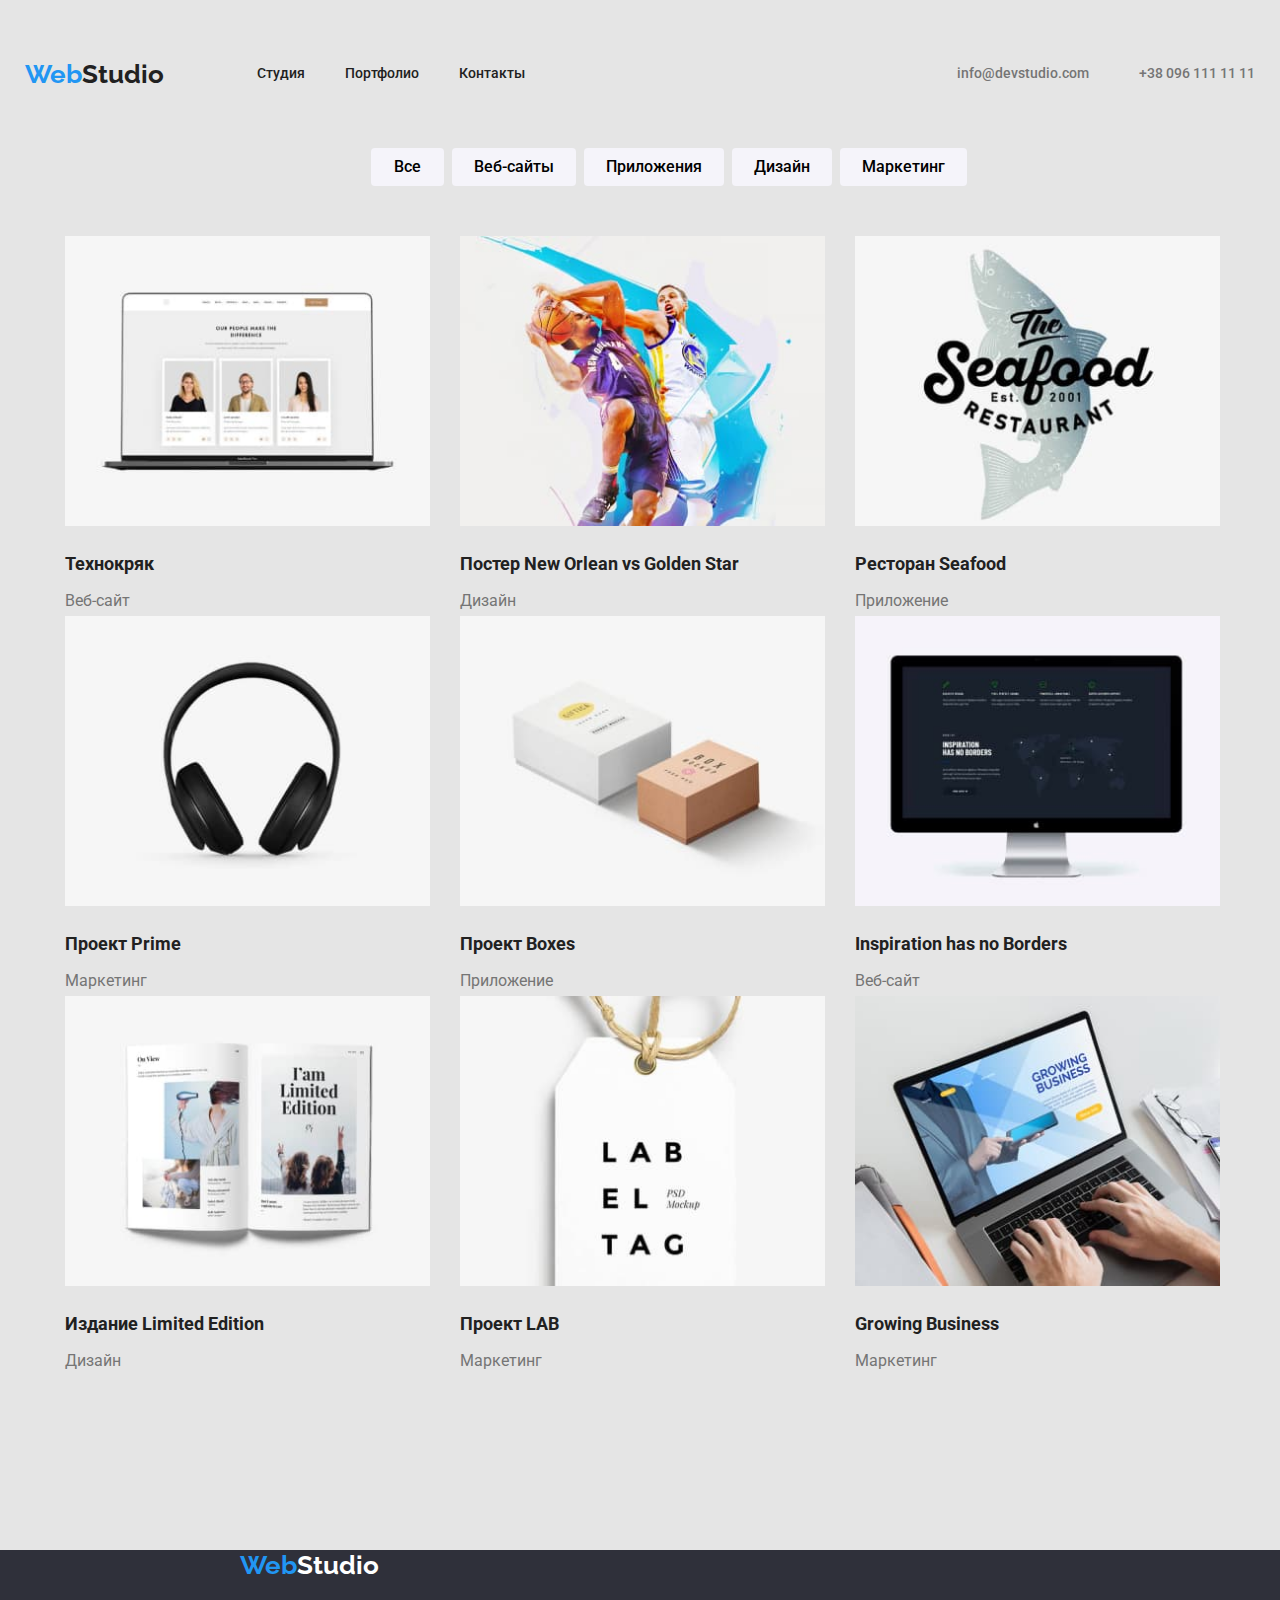
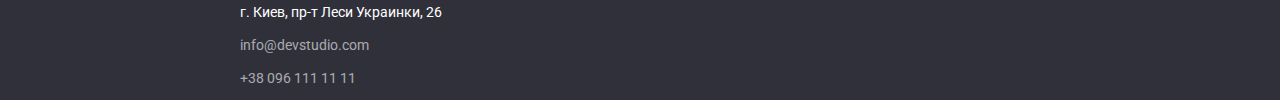
==== portfolio.html @ 878b7de6 "addition flex-block" ====
<!DOCTYPE html>
<html lang="ru">
  <head>
    <meta charset="UTF-8" />
    <meta name="viewport" content="width=device-width, initial-scale=1.0" />
    <title>Web Studio (Version 2.1)</title>
    <link rel="preconnect" href="https://fonts.googleapis.com" />
    <link rel="preconnect" href="https://fonts.gstatic.com" crossorigin />
    <link rel="preconnect" href="https://fonts.googleapis.com" />
    <link rel="preconnect" href="https://fonts.gstatic.com" crossorigin />
    <link
      href="https://fonts.googleapis.com/css2?family=Raleway:wght@700&family=Roboto:wght@400;500;700;900&display=swap"
      rel="stylesheet"
    />
    <link
      rel="stylesheet"
      href="https://cdnjs.cloudflare.com/ajax/libs/modern-normalize/1.1.0/modern-normalize.min.css"
    />
    <link rel="stylesheet" href="./css/styles.css" />
  </head>

  <body>
    <header>
      <div class="page-heder">
        <a href="" class="logo"> <span>Web</span>Studio </a>
        <nav class="nav-heder">
          <ul class="nav-heder">
            <li class="item">
              <a class="list-nav" href="./index.html">Студия</a>
            </li>
            <li class="item"><a class="list-nav" href="">Портфолио</a></li>
            <li class="item"><a class="list-nav" href="">Контакты</a></li>
          </ul>
        </nav>
        <ul class="adress-header">
          <li class="item-adr">
            <a class="list-nav-adress" href="mailto:info@devstudio.com"
              >info@devstudio.com</a
            >
          </li>
          <li class="item-adr">
            <a class="list-nav-adress" href="tell:+3800961111111"
              >+38 096 111 11 11</a
            >
          </li>
        </ul>
      </div>
    </header>

    <main>
      <div class="container-portfolio">
        <section>
          <h1 class="invisible">Фильтр</h1>
          <ul class="container-list">
            <li><button class="button-portfolio" type="button">Все</button></li>
            <li>
              <button class="button-portfolio" type="button">Веб-сайты</button>
            </li>
            <li>
              <button class="button-portfolio" type="button">Приложения</button>
            </li>
            <li>
              <button class="button-portfolio" type="button">Дизайн</button>
            </li>
            <li>
              <button class="button-portfolio" type="button">Маркетинг</button>
            </li>
          </ul>
          <ul class="container">
            <li class="container-element">
              <img src="./image/img7.jpg" alt="Технокряк" width="370" />
              <h2 class="title-portfolio">Технокряк</h2>
              <p class="text-portfolio">Веб-сайт</p>
            </li>
            <li class="container-element">
              <img
                src="./image/img8.jpg"
                alt="Постер New Orlean vs Golden Star"
                width="370"
              />
              <h2 class="title-portfolio">Постер New Orlean vs Golden Star</h2>
              <p class="text-portfolio">Дизайн</p>
            </li>
            <li class="container-element">
              <img src="./image/img9.jpg" alt="Ресторан Seafood" width="370" />
              <h2 class="title-portfolio">Ресторан Seafood</h2>
              <p class="text-portfolio">Приложение</p>
            </li>
            <li class="container-element">
              <img src="./image/img10.jpg" alt="Проект Prime" width="370" />
              <h2 class="title-portfolio">Проект Prime</h2>
              <p class="text-portfolio">Маркетинг</p>
            </li>
            <li class="container-element">
              <img src="./image/img11.jpg" alt="Проект Boxes" width="370" />
              <h2 class="title-portfolio">Проект Boxes</h2>
              <p class="text-portfolio">Приложение</p>
            </li>
            <li class="container-element">
              <img
                src="./image/img12.jpg"
                alt="Inspiration has no Borders"
                width="370"
              />
              <h2 class="title-portfolio">Inspiration has no Borders</h2>
              <p class="text-portfolio">Веб-сайт</p>
            </li>
            <li class="container-element">
              <img
                src="./image/img13.jpg"
                alt="Издание Limited Edition"
                width="370"
              />
              <h2 class="title-portfolio">Издание Limited Edition</h2>
              <p class="text-portfolio">Дизайн</p>
            </li>
            <li class="container-element">
              <img src="./image/img14.jpg" alt="Проект LAB" width="370" />
              <h2 class="title-portfolio">Проект LAB</h2>
              <p class="text-portfolio">Маркетинг</p>
            </li>
            <li class="container-element">
              <img src="./image/img15.jpg" alt="Growing Business" width="370" />
              <h2 class="title-portfolio">Growing Business</h2>
              <p class="text-portfolio">Маркетинг</p>
            </li>
          </ul>
        </section>
      </div>
    </main>

    <footer>
      <div class="conainer-footer">
        <a href="" class="logo-footer"> <span>Web</span>Studio </a>
        <address>
          <ul>
            <li>
              <a
                class="adress-footer-map"
                href="https://bit.ly/3pXMvUd"
                target="_blank"
                rel="noopener noreferrer"
                >г. Киев, пр-т Леси Украинки, 26</a
              >
            </li>
            <li>
              <a class="adress-footer" href="mailto:info@devstudio.com"
                >info@devstudio.com</a
              >
            </li>
            <li>
              <a class="adress-footer" href="tel:+380961111111"
                >+38 096 111 11 11</a
              >
            </li>
          </ul>
        </address>
      </div>
    </footer>
  </body>
</html>
---- css/styles.css ----
:root {
--primary-text-color: #212121;
--title-text-color: #212121;
--accent-color: #2196F3;
 --font-family-primary: 'Roboto',
 sans-serif;
 --font-family-title: 'Playfair Display',
 serif;}

html {
    scroll-behavior: smooth;
    box-sizing: border-box;
}
a {
    text-decoration: none;
    display: inline-block;
}

h1,
h2,
h3,
p {
    margin: 0;
}
img {
    display: block;
    max-width: 100%;
    height: auto;
}

body {
    font-size: 14px;
    line-height: 1.71;
    font-family: var(--font-family-primary);
    font-weight: 400;
    background-color: #E5E5E5;
    }
    
.page-heder {
    display: flex;
    margin-left: auto;
    margin-right: auto;
    width: 1230px;     
    align-items: center;
} 
.nav-heder {
    display: flex;

}
.pictures {
    display: flex;
    margin-bottom: 188px;
    margin-left: auto;
    margin-right: auto;
    align-items: center;
}
.pictures-list {
    display: flex;
    margin-right: 30px;
  }

.conteiner-pictures {
    margin-left: auto;
    margin-right: auto;
    align-items: center;

}
.item {
    padding-top: 30px;
    padding-bottom: 30px;
}


.nav-heder .item+ .item {
    margin-left: 40px;
}

 .list-nav-adress: { 
    /* margin-right: 50px; */
    padding-top: 30px;
    padding-bottom: 30px;
 } 

.adress-header {
    display: flex;
    margin-left: auto;
}
.item-adr {
margin-right: 50px;
}
.item-adr:last-child{
    margin-right:0px;
}
.container-text {
    width: 1230px;
    margin-left: auto;
    margin-right: auto;
    display: flex;
    margin-top: 294px;
    margin-bottom: 94px;

}
.people {
    width: 1230px;
    margin-left: auto;
    margin-right: auto;
}

.section-hero {
    width: 1230px;
    margin-left: auto;
    margin-right: auto;  
    margin-bottom: 50px;  
}
.people {
    margin-bottom: 184px;
}

.section-text {
    color: #757575;
    font-weight: 400; 
    font-size: 14px; 
    line-height: 1.71;    
}
.text-list {
    display: flex;
    margin-left: 30px;
}


.section-title {
    color: var(--primary-text-color);
    font-style: normal;
    font-weight: 700; 
    font-size: 14px; 
    line-height: 1.17;
    letter-spacing: 0.03em;
    text-transform: uppercase;
    margin-bottom: 10px;
}
.logo {
    display: flex;
    align-items: center;
    color: var(--primary-text-color);
    font-family: Raleway, sans-serif;
    font-weight: 700;
    Font-size: 26px;
    line-height: 1.714;
    margin-right: 93px;
    }
.logo-footer {
    color:#FFFFFF ;
    font-family: Raleway, sans-serif;
    font-weight: 700;
    Font-size: 26px;
    line-height: 1.19;
    margin-left: 215px;
    margin-bottom: 20px;
    display: block;    
}

span {
    color: #2196F3;

}
ul {
    list-style: none;
    padding: 0px;
    margin: 0px;
}

.hero-title {
    
    color: #FFFFFF;
    font-weight: 900;    
    font-size: 44px;
    line-height: 1.36;  
    text-transform: uppercase;
    margin-top: 0px;
    margin-bottom: 40px;
}
.section-hero {
    text-align: center;
    font-weight: 700;
    font-size: 36px;
    line-height: 1.17;    
    letter-spacing: 0.03em;   
}

.button-portfolio {
    background-color: #f5f4fa;
    font-family: inherit;
    font-weight: 500;
    font-size: 16px;
    line-height: 1.62;
    display: inline-block;
    padding: 6px 22px;
    border: transparent;
    border-radius: 4px;
    min-width: 73px;
    margin-left: 8px;
  
}

.button-portfolio:hover, 
.button-portfolio:focus {
    background-color: var(--accent-color);
    color: #FFFFF;
}

.title-portfolio {
    font-weight: 700; 
    font-size: 18px; 
    line-height: 2;
    color: var(--title-text-color);
    margin-top: 20px;
}
.text-portfolio {
    font-weight: 400;
    font-size: 16px;
    line-height: 1.88;
    color: #757575;
    margin-top: 4px;
}

.hero {background-color: #2F303A;
text-align:center;}

.button-hero {
    background-color: var(--accent-color);
    font-family: 'Roboto';
    font-style: normal;
    font-weight: 700;
    font-size: 16px;
    line-height: 1.88;
    display: inline-block;
    align-items: center;
    text-align: center;
    letter-spacing: 0.06em;
    border-radius: 4px;
    padding: 10px 32px;
    min-width: 200px;
    border: transparent;
}
.button-hero:hover,
.button-hero:focus {
    background-color: #188ce8;
    color: #FFFFF;}

.employees {
    display: flex;   
}
.employees-people {
    margin-left: 0px;
    margin-right: 30px;
}
    
.list-nav{
    color: var(--primary-text-color);
    font-family: Roboto, sans-serif;
    font-weight: 500;
    padding-top: 32px;
    padding-bottom: 32px;
    display: block;
}
.list-nav:hover,
.list-nav:focus {    
    color: var(--accent-color);}

 .list-nav-adress {
  color: #757575;
  font-weight: 500;
  font-size: 14px;
  line-height: 1.14;  
 }
 .list-nav-adress:hover,
 .list-nav-adress:focus {
    color: var(--accent-color);
}
.adress-header: {
    display: flex;
}
.invisible {
    display: none;
}
 .container-portfolio {
    width: 1230px;
    padding-left: 15px;
    padding-right: 15px;
    margin-left: auto;
     }

.container-list {
    display: flex;
    justify-content:center;
    margin-bottom: 50px;
}

.container {
    display: flex;
    flex-wrap: wrap;
}

.container-element{
    width: 365px;
    margin-right: 30px;
}
.container-element:nth-child(3n) {
    margin-right: 0px;
}

footer {
    background-color: #2F303A;
}

.conainer-footer{
margin-left: auto;
margin-right: auto;
width: 1230px;
margin-top: 174px;
}

.adress-footer {
    color: rgba(255, 255, 255, 0.6);
    font-family: inherit;
    font-weight: 400;
    font-size: 14px;
    line-height: 1,71;
    font-style: normal;
    margin-left: 215px;
    margin-bottom: 9px;
   }
.adress-footer:hover,
.adress-footer:focus {color: var(--accent-color);
}

.adress-footer-map{
    color: #FFFFFF;
    font-style: normal;
    font-weight: 400;
    font-size: 14px;
    line-height: 1.71;
    margin-left: 215px;
    margin-bottom: 9px;
    
}

.name {
    color:var(--primary-text-color);
    font-weight: 500;
    font-size: 16px; 
    line-height: 1.17;
    margin-top: 30px;
    margin-bottom: 10px;
    text-align: center;
}
.work {
    color: #757575;
    font-weight: 400; 
    font-size: 16px; 
    line-height: 1.17;
    text-align: center;
}
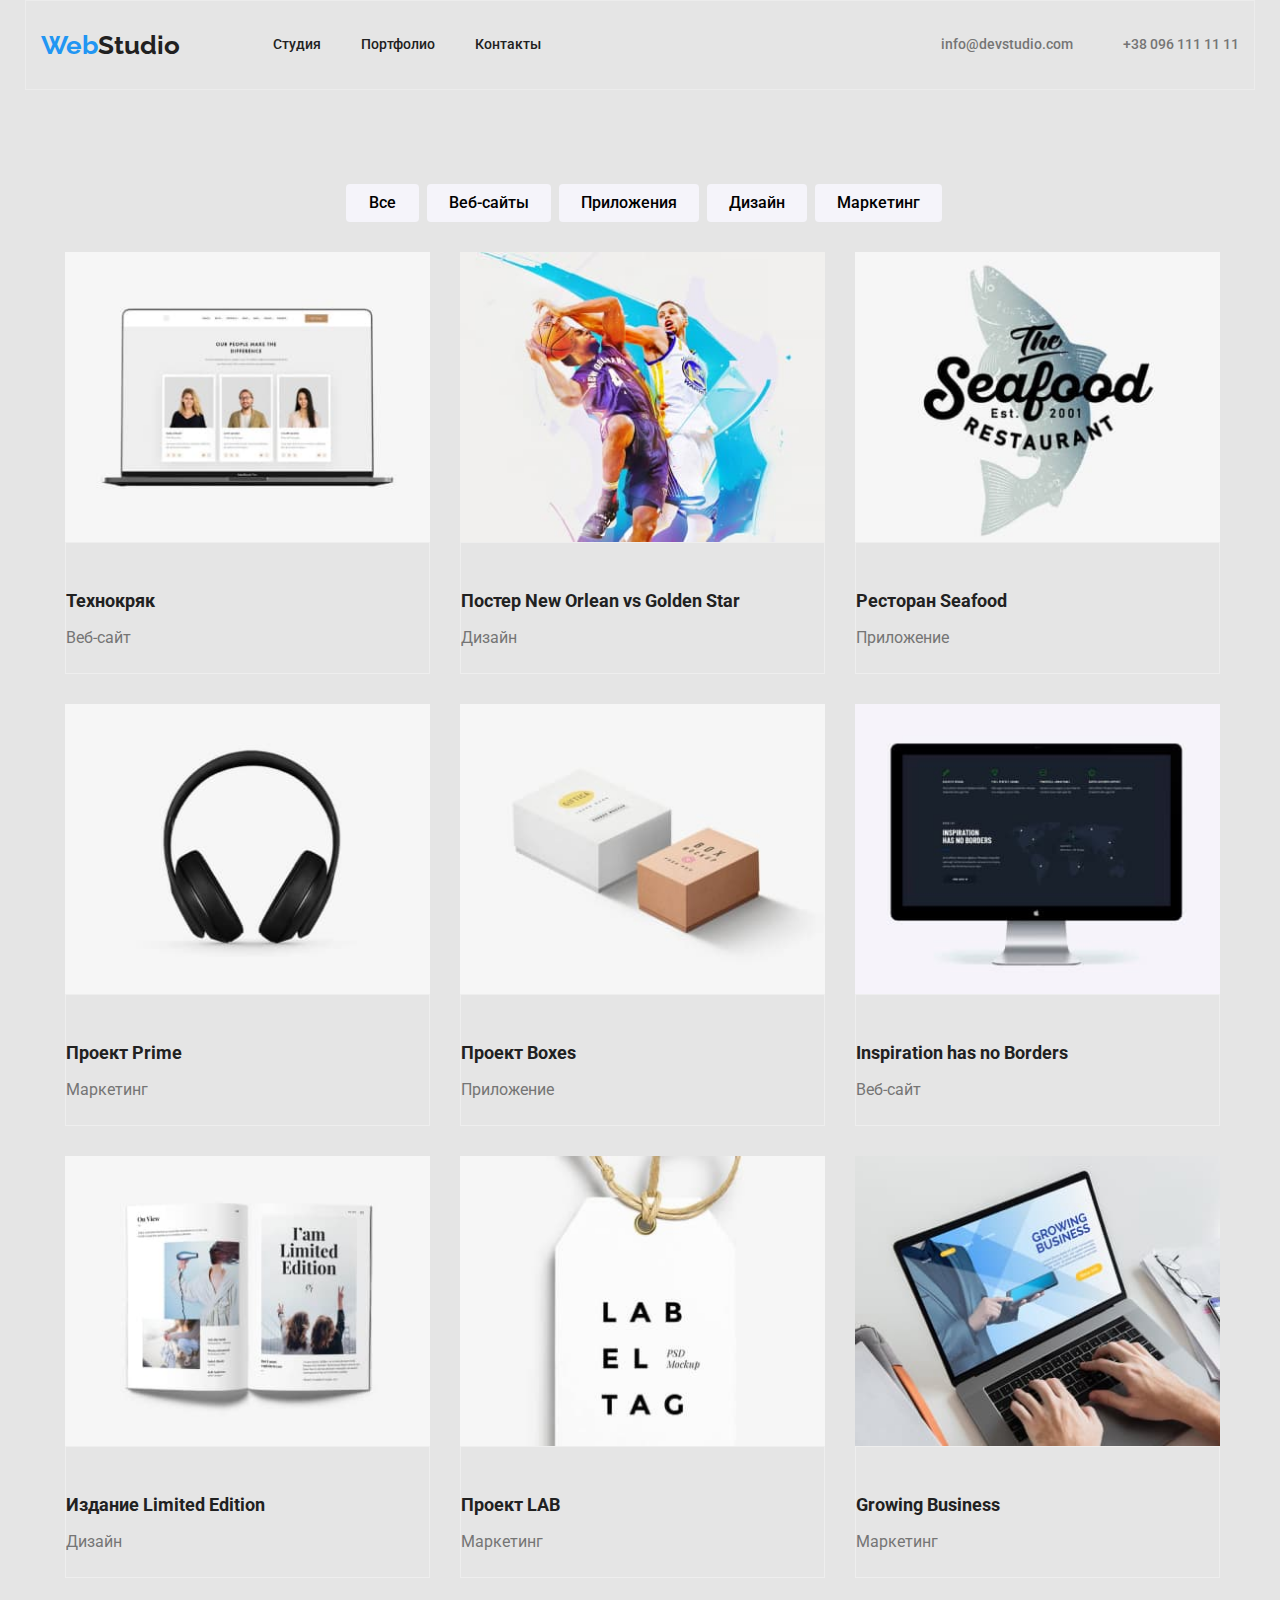
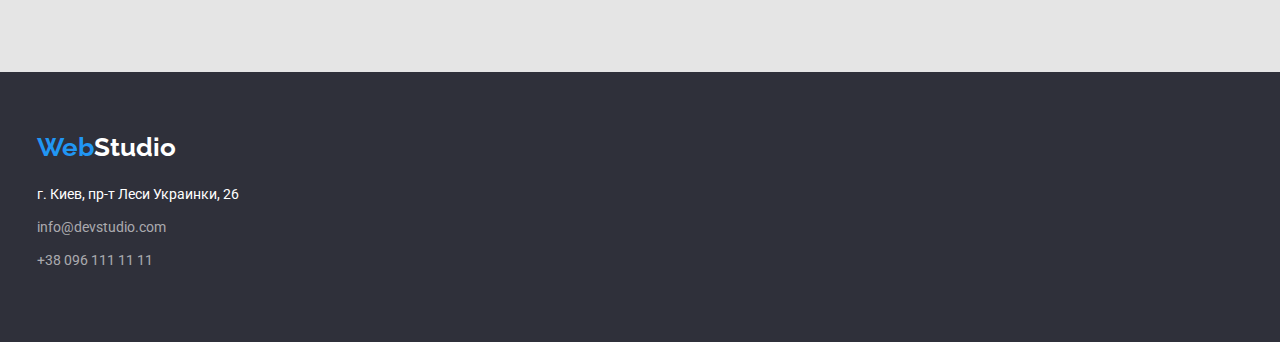
==== commit 83a2dac2: "changes 28.06" ====
--- a/portfolio.html
+++ b/portfolio.html
@@ -40,16 +40,15 @@
           </li>
           <li class="item-adr">
             <a class="list-nav-adress" href="tell:+3800961111111"
-              >+38 096 111 11 11</a
-            >
+              >+38 096 111 11 11</a>
           </li>
         </ul>
       </div>
     </header>
 
     <main>
-      <div class="container-portfolio">
-        <section>
+      <section>
+      <div class="filtr" >       
           <h1 class="invisible">Фильтр</h1>
           <ul class="container-list">
             <li><button class="button-portfolio" type="button">Все</button></li>
@@ -66,71 +65,82 @@
               <button class="button-portfolio" type="button">Маркетинг</button>
             </li>
           </ul>
+      </div>
+      <div class="container-portfolio">
           <ul class="container">
             <li class="container-element">
               <img src="./image/img7.jpg" alt="Технокряк" width="370" />
+              <div class="cards-portfolio">
               <h2 class="title-portfolio">Технокряк</h2>
               <p class="text-portfolio">Веб-сайт</p>
+            </div>
             </li>
             <li class="container-element">
               <img
-                src="./image/img8.jpg"
-                alt="Постер New Orlean vs Golden Star"
-                width="370"
-              />
+                src="./image/img8.jpg" alt="Постер New Orlean vs Golden Star"
+                width="370"/>
+              <div class="cards-portfolio">
               <h2 class="title-portfolio">Постер New Orlean vs Golden Star</h2>
               <p class="text-portfolio">Дизайн</p>
+            </div>
             </li>
             <li class="container-element">
               <img src="./image/img9.jpg" alt="Ресторан Seafood" width="370" />
+              <div class="cards-portfolio">
               <h2 class="title-portfolio">Ресторан Seafood</h2>
               <p class="text-portfolio">Приложение</p>
+              </div>
             </li>
             <li class="container-element">
               <img src="./image/img10.jpg" alt="Проект Prime" width="370" />
+              <div class="cards-portfolio">
               <h2 class="title-portfolio">Проект Prime</h2>
               <p class="text-portfolio">Маркетинг</p>
+              </div>
             </li>
             <li class="container-element">
               <img src="./image/img11.jpg" alt="Проект Boxes" width="370" />
+              <div class="cards-portfolio">
               <h2 class="title-portfolio">Проект Boxes</h2>
               <p class="text-portfolio">Приложение</p>
+              </div>
             </li>
             <li class="container-element">
-              <img
-                src="./image/img12.jpg"
-                alt="Inspiration has no Borders"
-                width="370"
-              />
+              <img src="./image/img12.jpg" alt="Inspiration has no Borders"  width="370"/>
+              <div class="cards-portfolio">
               <h2 class="title-portfolio">Inspiration has no Borders</h2>
               <p class="text-portfolio">Веб-сайт</p>
+            </div>
             </li>
             <li class="container-element">
-              <img
-                src="./image/img13.jpg"
-                alt="Издание Limited Edition"
-                width="370"
-              />
+              <img src="./image/img13.jpg" alt="Издание Limited Edition" width="370"/>
+              <div class="cards-portfolio">
               <h2 class="title-portfolio">Издание Limited Edition</h2>
               <p class="text-portfolio">Дизайн</p>
+              </div>
             </li>
             <li class="container-element">
               <img src="./image/img14.jpg" alt="Проект LAB" width="370" />
+              <div class="cards-portfolio">
               <h2 class="title-portfolio">Проект LAB</h2>
               <p class="text-portfolio">Маркетинг</p>
+              </div>
             </li>
             <li class="container-element">
               <img src="./image/img15.jpg" alt="Growing Business" width="370" />
+              <div class="cards-portfolio">
               <h2 class="title-portfolio">Growing Business</h2>
               <p class="text-portfolio">Маркетинг</p>
+            </div>
             </li>
-          </ul>
-        </section>
-      </div>
+          </ul>        
+    </div>
+  </section>
     </main>
 
     <footer>
-      <div class="conainer-footer">
+      <section class="conainer-footer">
+        <div class="footer-map">
         <a href="" class="logo-footer"> <span>Web</span>Studio </a>
         <address>
           <ul>
@@ -156,6 +166,7 @@
           </ul>
         </address>
       </div>
+      </section>
     </footer>
   </body>
 </html>
--- a/css/styles.css
+++ b/css/styles.css
@@ -40,8 +40,11 @@
     display: flex;
     margin-left: auto;
     margin-right: auto;
-    width: 1230px;     
-    align-items: center;
+    width: 1230px;
+    padding-right: 15px;
+    padding-left: 15px;
+    align-items: center;
+    border: 1px solid #ECECEC;
 } 
 .nav-heder {
     display: flex;
@@ -49,7 +52,8 @@
 }
 .pictures {
     display: flex;
-    margin-bottom: 188px;
+    padding-bottom: 94px;
+    width: 1200px; 
     margin-left: auto;
     margin-right: auto;
     align-items: center;
@@ -57,17 +61,16 @@
 .pictures-list {
     display: flex;
     margin-right: 30px;
-  }
-
-.conteiner-pictures {
-    margin-left: auto;
-    margin-right: auto;
-    align-items: center;
-
-}
-.item {
-    padding-top: 30px;
-    padding-bottom: 30px;
+}
+
+.activity {
+    width: 1200px; 
+    display: flex;
+    margin-left: auto;
+    margin-right: auto;
+    align-items: center;
+    padding-left: 15px;
+    padding-right: 15px;
 }
 
 
@@ -76,7 +79,6 @@
 }
 
  .list-nav-adress: { 
-    /* margin-right: 50px; */
     padding-top: 30px;
     padding-bottom: 30px;
  } 
@@ -92,28 +94,45 @@
     margin-right:0px;
 }
 .container-text {
-    width: 1230px;
-    margin-left: auto;
-    margin-right: auto;
-    display: flex;
-    margin-top: 294px;
-    margin-bottom: 94px;
-
-}
-.people {
-    width: 1230px;
-    margin-left: auto;
-    margin-right: auto;
+    /* width: 1200px; */
+    
+}
+.paragraph {
+    width: 1200px;    
+    margin-left: auto;
+    margin-right: auto;
+    display: flex;
+    align-items: center;
+    padding-top: 94px;
+    padding-bottom: 94px;
+
+}
+
+
+.igor {
+    padding-top: 30px;
+    padding-bottom: 30px;
 }
 
 .section-hero {
     width: 1230px;
     margin-left: auto;
-    margin-right: auto;  
-    margin-bottom: 50px;  
-}
-.people {
-    margin-bottom: 184px;
+    margin-right: auto;
+    padding-bottom: 50px;    
+    
+}
+.hero{
+    padding-top: 200px;
+    padding-bottom: 200px;
+}
+    
+.cards {
+    width: 1200px;    
+    height: 648px;
+    padding-bottom: 94px;
+    padding-top: 94px; 
+    margin-right: auto; 
+    margin-left: auto; 
 }
 
 .section-text {
@@ -124,8 +143,9 @@
 }
 .text-list {
     display: flex;
-    margin-left: 30px;
-}
+}
+.text-list:not(:last-child){
+    margin-right:30px;}
 
 
 .section-title {
@@ -154,7 +174,7 @@
     font-weight: 700;
     Font-size: 26px;
     line-height: 1.19;
-    margin-left: 215px;
+    margin-left: 37px;
     margin-bottom: 20px;
     display: block;    
 }
@@ -178,13 +198,18 @@
     text-transform: uppercase;
     margin-top: 0px;
     margin-bottom: 40px;
+    width: 696px;
+    height: 120px;
+    margin-left: auto;
+    margin-right: auto;
 }
 .section-hero {
     text-align: center;
     font-weight: 700;
     font-size: 36px;
     line-height: 1.17;    
-    letter-spacing: 0.03em;   
+    letter-spacing: 0.03em;
+    width: 1200px;   
 }
 
 .button-portfolio {
@@ -228,6 +253,7 @@
 
 .button-hero {
     background-color: var(--accent-color);
+    color: #FFFFFF;
     font-family: 'Roboto';
     font-style: normal;
     font-weight: 700;
@@ -248,13 +274,19 @@
     color: #FFFFF;}
 
 .employees {
-    display: flex;   
+    display: flex;  
 }
 .employees-people {
     margin-left: 0px;
-    margin-right: 30px;
-}
-    
+    border-radius: 0px 0px 4px 4px;
+    box-shadow: 0px 1px 3px rgb(0 0 0 / 12%), 0px 1px 1px rgb(0 0 0 / 14%), 0px 2px 1px rgb(0 0 0 / 20%);
+    width: 270px;
+    height: 428px;
+    background: #FFFFFF;
+}
+
+.employees-people:not(:last-child){
+    margin-right:30px;} 
 .list-nav{
     color: var(--primary-text-color);
     font-family: Roboto, sans-serif;
@@ -288,12 +320,14 @@
     padding-left: 15px;
     padding-right: 15px;
     margin-left: auto;
-     }
-
+    margin-bottom: 94px;
+    
+}
 .container-list {
     display: flex;
     justify-content:center;
-    margin-bottom: 50px;
+    /* padding-bottom: 50px; */
+    padding-top: 94px;
 }
 
 .container {
@@ -304,22 +338,21 @@
 .container-element{
     width: 365px;
     margin-right: 30px;
+    padding-top: 30px;
 }
 .container-element:nth-child(3n) {
     margin-right: 0px;
 }
+.cards-portfolio {
+    padding-top: 20px;
+    padding-bottom: 20px;
+    border: 1px solid #EEEEEE;    
+
+}
 
 footer {
     background-color: #2F303A;
 }
-
-.conainer-footer{
-margin-left: auto;
-margin-right: auto;
-width: 1230px;
-margin-top: 174px;
-}
-
 .adress-footer {
     color: rgba(255, 255, 255, 0.6);
     font-family: inherit;
@@ -327,7 +360,7 @@
     font-size: 14px;
     line-height: 1,71;
     font-style: normal;
-    margin-left: 215px;
+    margin-left: 37px;
     margin-bottom: 9px;
    }
 .adress-footer:hover,
@@ -340,10 +373,14 @@
     font-weight: 400;
     font-size: 14px;
     line-height: 1.71;
-    margin-left: 215px;
-    margin-bottom: 9px;
-    
-}
+    margin-left: 37px;
+    margin-bottom: 9px;    
+}
+.footer-map {
+    padding-top: 60px;
+    padding-bottom: 60px;
+}
+
 
 .name {
     color:var(--primary-text-color);
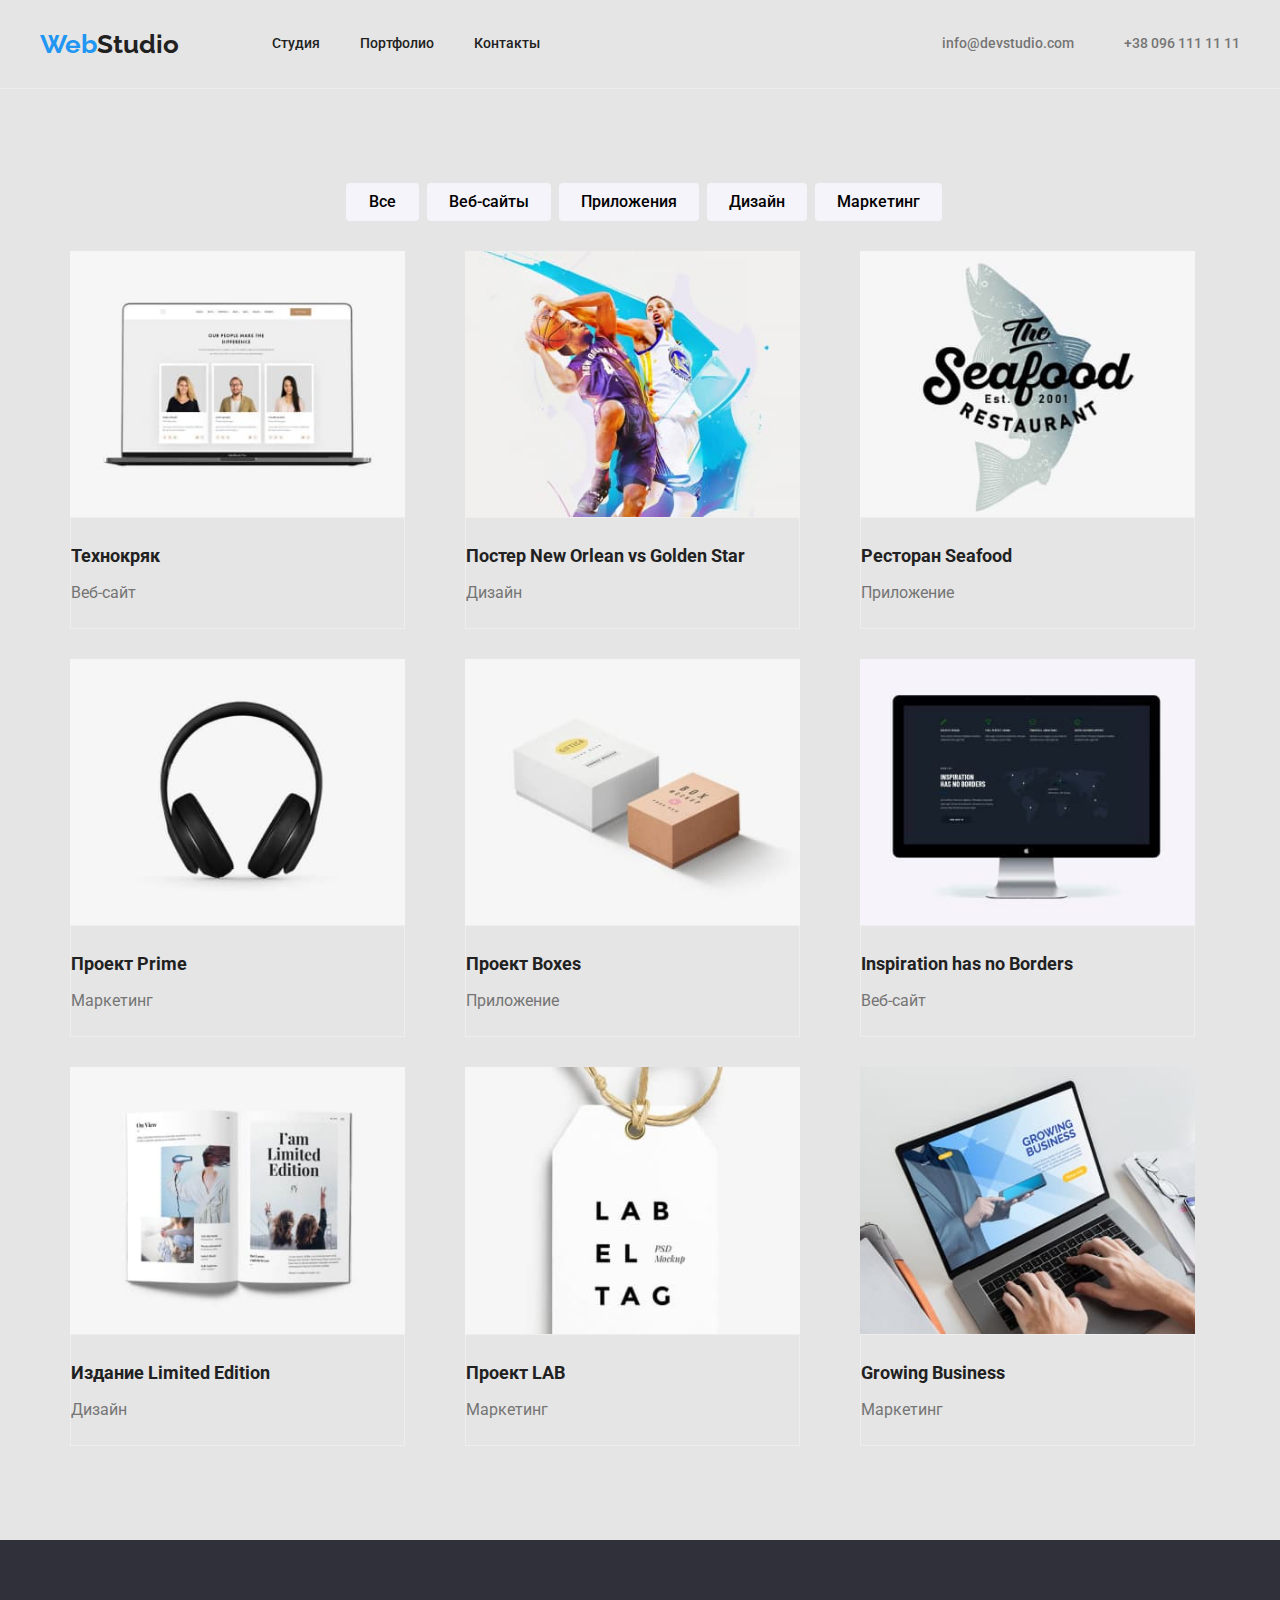
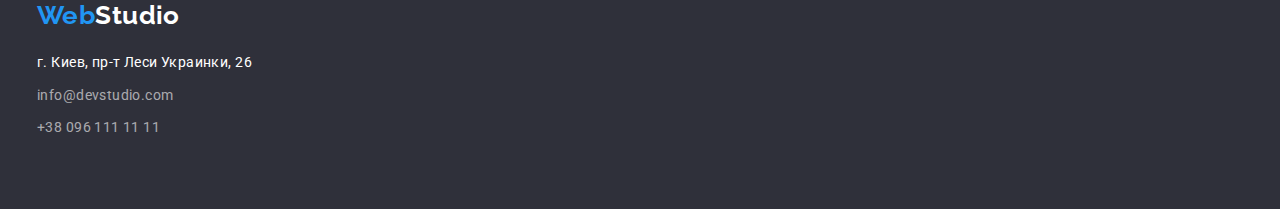
==== commit 0cd19f6c: "edited 29.06.2022" ====
--- a/portfolio.html
+++ b/portfolio.html
@@ -44,10 +44,11 @@
           </li>
         </ul>
       </div>
+      <div class="line"></div>
     </header>
 
     <main>
-      <section>
+      <section class="portfolio">
       <div class="filtr" >       
           <h1 class="invisible">Фильтр</h1>
           <ul class="container-list">
@@ -139,7 +140,6 @@
     </main>
 
     <footer>
-      <section class="conainer-footer">
         <div class="footer-map">
         <a href="" class="logo-footer"> <span>Web</span>Studio </a>
         <address>
@@ -166,7 +166,6 @@
           </ul>
         </address>
       </div>
-      </section>
     </footer>
   </body>
 </html>
--- a/css/styles.css
+++ b/css/styles.css
@@ -44,35 +44,40 @@
     padding-right: 15px;
     padding-left: 15px;
     align-items: center;
-    border: 1px solid #ECECEC;
+    /* border: 1px solid #ECECEC; */ */
 } 
+.line {
+    border-bottom: 1px solid #ECECEC; ;
+}
 .nav-heder {
     display: flex;
 
 }
 .pictures {
     display: flex;
+    /* padding-bottom: 94px; */
+    width: 1200px; 
+    margin-left: auto;
+    margin-right: auto;
+    align-items: center;
+}
+.pictures-list {
+    display: flex;
+    margin-right: 30px;
+}
+.conteiner-pictures {
+    width: 1200px; 
+    display: flex;
+    margin-left: auto;
+    margin-right: auto;
+    align-items: center;
+    padding-left: 15px;
+    padding-right: 15px;
+}
+
+.activity {
     padding-bottom: 94px;
-    width: 1200px; 
-    margin-left: auto;
-    margin-right: auto;
-    align-items: center;
-}
-.pictures-list {
-    display: flex;
-    margin-right: 30px;
-}
-
-.activity {
-    width: 1200px; 
-    display: flex;
-    margin-left: auto;
-    margin-right: auto;
-    align-items: center;
-    padding-left: 15px;
-    padding-right: 15px;
-}
-
+}
 
 .nav-heder .item+ .item {
     margin-left: 40px;
@@ -93,19 +98,21 @@
 .item-adr:last-child{
     margin-right:0px;
 }
-.container-text {
+.paragraph{
     /* width: 1200px; */
-    
-}
-.paragraph {
+    padding-top: 94px;
+    padding-bottom: 94px;  
+
+}
+
+.container-text  {
     width: 1200px;    
     margin-left: auto;
     margin-right: auto;
     display: flex;
     align-items: center;
-    padding-top: 94px;
-    padding-bottom: 94px;
-
+    padding-left: 15px;
+    padding-right: 15px;
 }
 
 
@@ -118,7 +125,7 @@
     width: 1230px;
     margin-left: auto;
     margin-right: auto;
-    padding-bottom: 50px;    
+    margin-bottom: 50px;    
     
 }
 .hero{
@@ -127,14 +134,16 @@
 }
     
 .cards {
-    width: 1200px;    
-    height: 648px;
+    width: 1200px;          
+    margin-right: auto; 
+    margin-left: auto; 
+    padding-left: 15px;
+    padding-right: 15px;
+}
+.people {
     padding-bottom: 94px;
     padding-top: 94px; 
-    margin-right: auto; 
-    margin-left: auto; 
-}
-
+}
 .section-text {
     color: #757575;
     font-weight: 400; 
@@ -144,9 +153,14 @@
 .text-list {
     display: flex;
 }
-.text-list:not(:last-child){
+/* .text-list:not(:last-child){ */
+    /* margin-right:30px;} */
+.list-text {
+    width: 270px;
+    letter-spacing: 0.03em;
+}
+.list-text:not(:last-child){
     margin-right:30px;}
-
 
 .section-title {
     color: var(--primary-text-color);
@@ -202,6 +216,7 @@
     height: 120px;
     margin-left: auto;
     margin-right: auto;
+    letter-spacing: 0.06em;
 }
 .section-hero {
     text-align: center;
@@ -238,7 +253,6 @@
     font-size: 18px; 
     line-height: 2;
     color: var(--title-text-color);
-    margin-top: 20px;
 }
 .text-portfolio {
     font-weight: 400;
@@ -281,7 +295,6 @@
     border-radius: 0px 0px 4px 4px;
     box-shadow: 0px 1px 3px rgb(0 0 0 / 12%), 0px 1px 1px rgb(0 0 0 / 14%), 0px 2px 1px rgb(0 0 0 / 20%);
     width: 270px;
-    height: 428px;
     background: #FFFFFF;
 }
 
@@ -316,18 +329,21 @@
     display: none;
 }
  .container-portfolio {
-    width: 1230px;
-    padding-left: 15px;
-    padding-right: 15px;
-    margin-left: auto;
-    margin-bottom: 94px;
-    
+    width: 1200px;
+    padding-left: 15px;
+    padding-right: 15px;
+    margin-right: auto;
+    margin-left: auto;
 }
 .container-list {
     display: flex;
     justify-content:center;
     /* padding-bottom: 50px; */
+    
+}
+.portfolio {
     padding-top: 94px;
+    padding-bottom: 94px;
 }
 
 .container {
@@ -339,6 +355,8 @@
     width: 365px;
     margin-right: 30px;
     padding-top: 30px;
+    padding-left: 15px;
+    padding-right: 15px;
 }
 .container-element:nth-child(3n) {
     margin-right: 0px;
@@ -379,6 +397,7 @@
 .footer-map {
     padding-top: 60px;
     padding-bottom: 60px;
+    letter-spacing: 0.03em;
 }
 
 
@@ -387,7 +406,6 @@
     font-weight: 500;
     font-size: 16px; 
     line-height: 1.17;
-    margin-top: 30px;
     margin-bottom: 10px;
     text-align: center;
 }
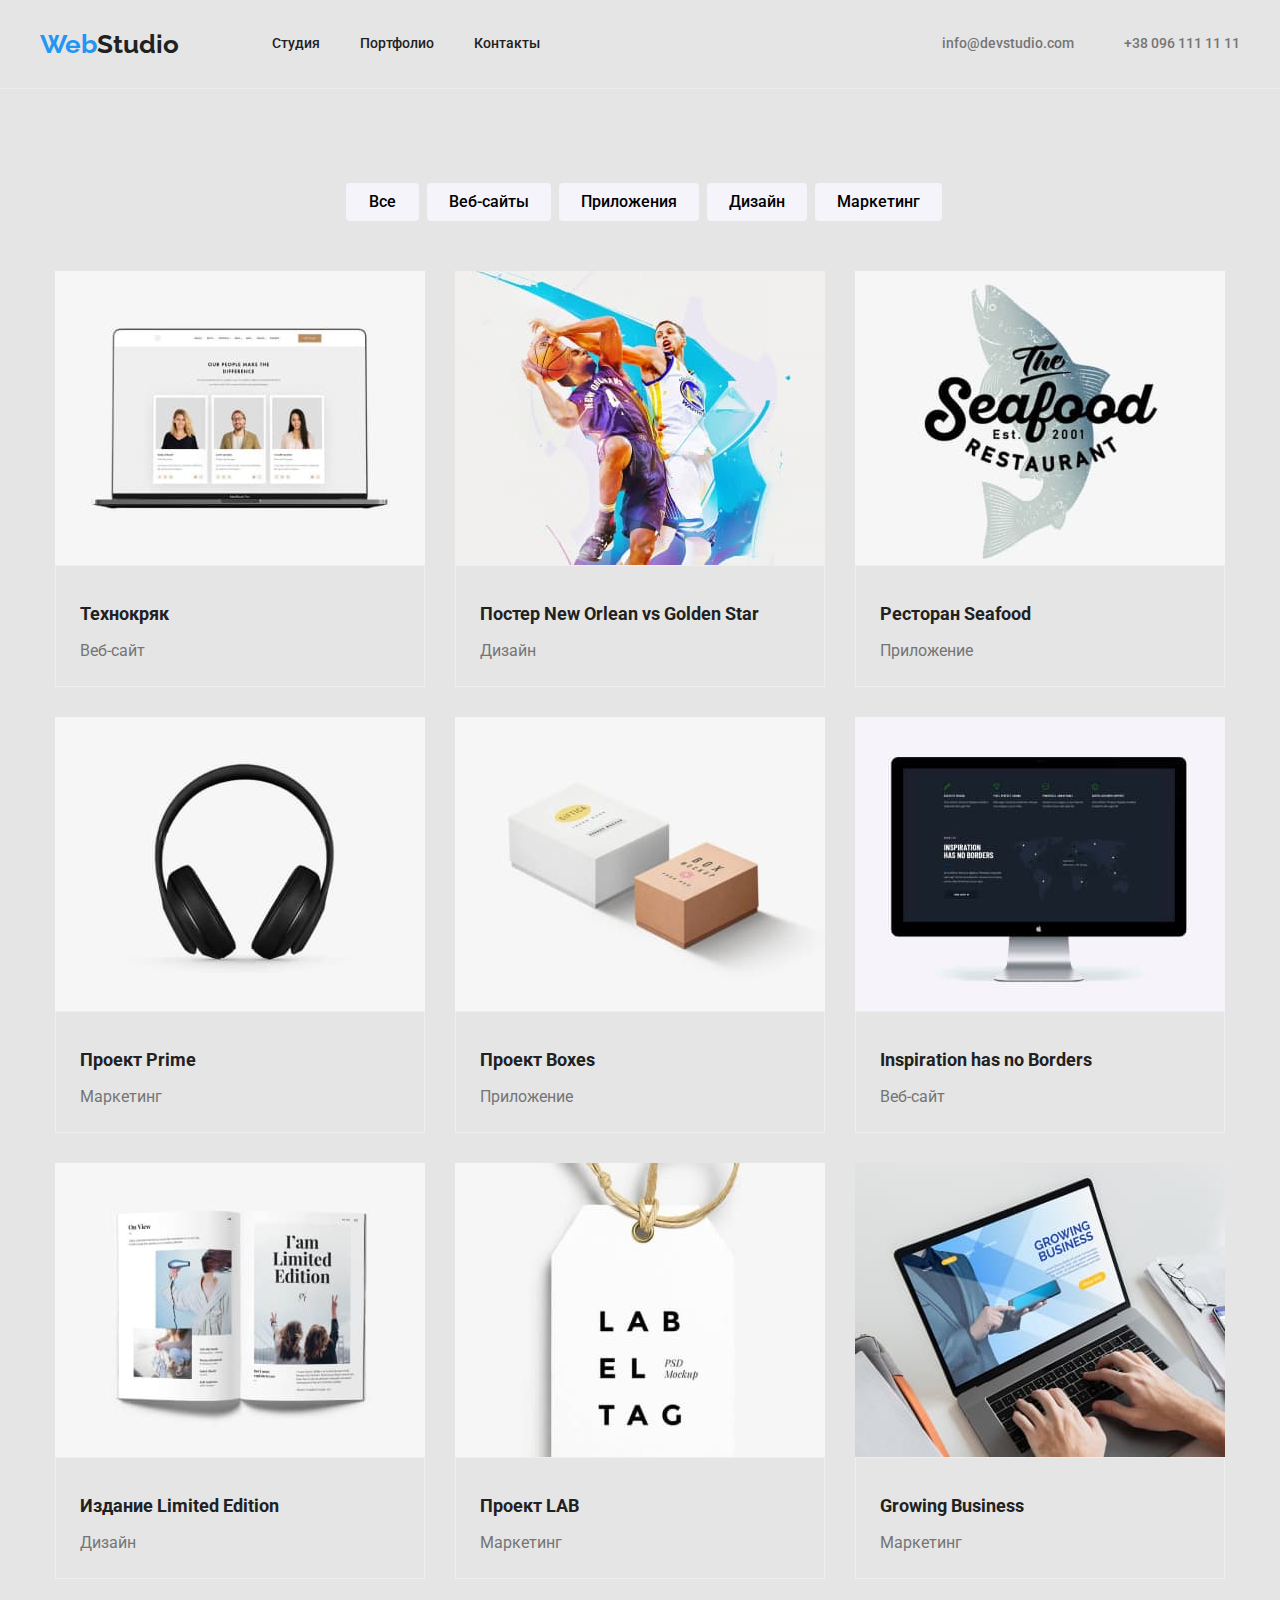
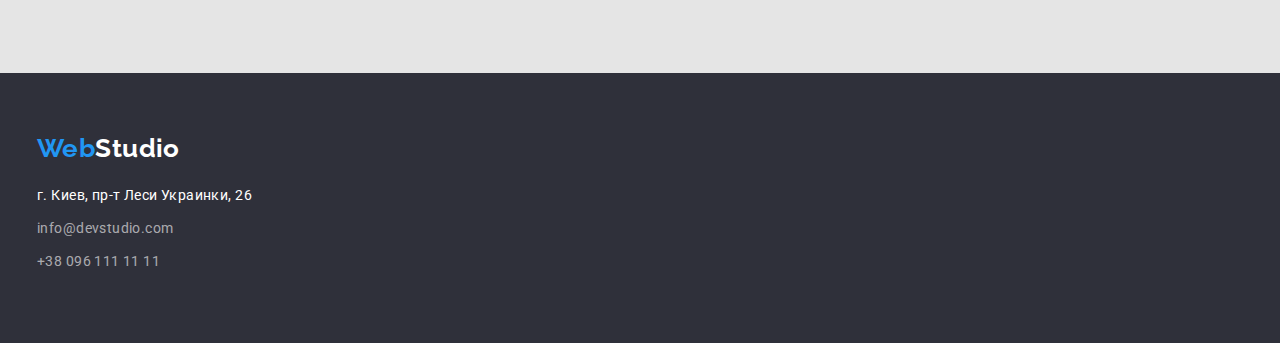
==== commit bac3a158: "changes 01.07.2022" ====
--- a/portfolio.html
+++ b/portfolio.html
@@ -49,7 +49,7 @@
 
     <main>
       <section class="portfolio">
-      <div class="filtr" >       
+      <div class="container-filtr" >       
           <h1 class="invisible">Фильтр</h1>
           <ul class="container-list">
             <li><button class="button-portfolio" type="button">Все</button></li>
@@ -140,7 +140,7 @@
     </main>
 
     <footer>
-        <div class="footer-map">
+        <div class="container-footer">
         <a href="" class="logo-footer"> <span>Web</span>Studio </a>
         <address>
           <ul>
--- a/css/styles.css
+++ b/css/styles.css
@@ -35,6 +35,12 @@
     font-weight: 400;
     background-color: #E5E5E5;
     }
+footer {
+    padding-top: 60px;
+    padding-bottom: 60px;
+    letter-spacing: 0.03em;
+    background-color: #2F303A;
+}
     
 .page-heder {
     display: flex;
@@ -67,7 +73,6 @@
 }
 .conteiner-pictures {
     width: 1200px; 
-    display: flex;
     margin-left: auto;
     margin-right: auto;
     align-items: center;
@@ -122,7 +127,6 @@
 }
 
 .section-hero {
-    width: 1230px;
     margin-left: auto;
     margin-right: auto;
     margin-bottom: 50px;    
@@ -153,8 +157,7 @@
 .text-list {
     display: flex;
 }
-/* .text-list:not(:last-child){ */
-    /* margin-right:30px;} */
+
 .list-text {
     width: 270px;
     letter-spacing: 0.03em;
@@ -253,6 +256,7 @@
     font-size: 18px; 
     line-height: 2;
     color: var(--title-text-color);
+
 }
 .text-portfolio {
     font-weight: 400;
@@ -338,8 +342,13 @@
 .container-list {
     display: flex;
     justify-content:center;
-    /* padding-bottom: 50px; */
-    
+  
+}
+.container-filtr {
+    margin-left: auto;
+    margin-right: auto;
+    margin-bottom: 50px;
+   
 }
 .portfolio {
     padding-top: 94px;
@@ -349,28 +358,36 @@
 .container {
     display: flex;
     flex-wrap: wrap;
+    gap: 30px;
 }
 
 .container-element{
-    width: 365px;
-    margin-right: 30px;
-    padding-top: 30px;
-    padding-left: 15px;
-    padding-right: 15px;
+    width: 370px;
+    
 }
 .container-element:nth-child(3n) {
     margin-right: 0px;
+
 }
 .cards-portfolio {
-    padding-top: 20px;
     padding-bottom: 20px;
     border: 1px solid #EEEEEE;    
-
-}
-
-footer {
-    background-color: #2F303A;
-}
+    padding-top: 30px;
+    padding-left: 24px;
+    padding-right: 24px;
+
+}
+.container::nth-child(7){
+    margin-bottom: 0px;
+}
+.container::nth-child(8){
+    margin-bottom: 0px;
+}
+.container::nth-child(9){
+    margin-bottom: 0px;
+}
+
+
 .adress-footer {
     color: rgba(255, 255, 255, 0.6);
     font-family: inherit;
@@ -394,10 +411,8 @@
     margin-left: 37px;
     margin-bottom: 9px;    
 }
-.footer-map {
-    padding-top: 60px;
-    padding-bottom: 60px;
-    letter-spacing: 0.03em;
+.container-footer {
+    
 }
 
 
